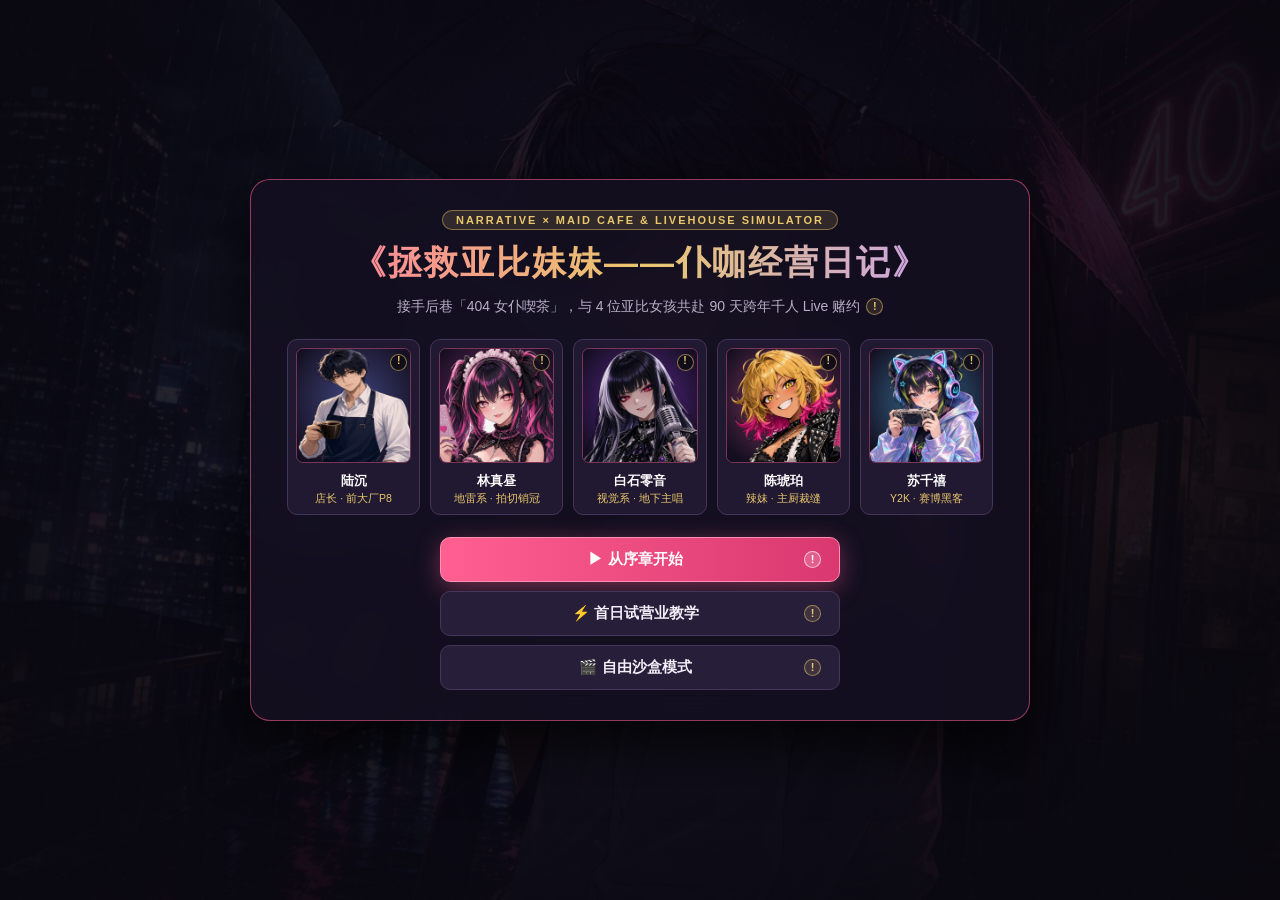
==== index.html @ 3ba9a64d "Deploy 《拯救亚比妹妹——仆咖经营日记》 playable web game" ====
<!DOCTYPE html>
<html lang="zh-CN">
<head>
  <meta charset="UTF-8">
  <meta name="viewport" content="width=device-width, initial-scale=1.0">
  <meta http-equiv="Cache-Control" content="no-cache, no-store, must-revalidate">
  <meta http-equiv="Pragma" content="no-cache">
  <meta http-equiv="Expires" content="0">
  <title>拯救亚比妹妹——仆咖经营日记（HD-2D 精致箱庭版）</title>
  <link rel="stylesheet" href="game_style.css?v=v1795505743">
</head>
<body>
  <!-- ==================== TITLE SCREEN OVERLAY ==================== -->
  <div id="title-screen" class="title-screen">
    <img class="title-bg" src="game_assets/cg_prologue_alley_404.jpg?v=v1795505743" alt="404女仆喫茶雨夜门头">
    <div class="title-vignette"></div>
    <div class="title-card">
      <span class="title-kicker">NARRATIVE × MAID CAFE &amp; LIVEHOUSE SIMULATOR</span>
      <h1>《拯救亚比妹妹——仆咖经营日记》</h1>
      <p class="title-sub">
        <span>接手后巷「404 女仆喫茶」，与 4 位亚比女孩共赴 90 天跨年千人 Live 赌约</span>
        <span class="info-tip" data-tip-title="故事背景" data-tip="从大厂裸辞的 P8 架构师陆沉，带着全部积蓄盘下濒临清退的「404 女仆喫茶 & 地下舞台」，与四个满身是刺却各有绝技的亚比女孩签下 90 天生死赌约——不是把她们改造成乖乖女，而是建起一座接住她们的庇护所。">!</span>
      </p>

      <div class="title-cast">
        <div class="title-cast-item">
          <span class="info-tip" data-tip-title="陆沉 · 店长" data-tip="前大厂 P8 架构师，看透 KPI 虚无裸辞梭哈，外稳内疯，用最温和的笑干最狠的护短。">!</span>
          <img src="game_assets/char_luchen_base.jpg?v=v1795505743" alt="陆沉">
          <b>陆沉</b>
          <span>店长 · 前大厂P8</span>
        </div>
        <div class="title-cast-item">
          <span class="info-tip" data-tip-title="林真昼 · NO.01" data-tip="前省重点理科尖子生，2F 拍切销冠。心算极快但极怕被扣分与抛弃，精神压力易飙升。">!</span>
          <img src="game_assets/char_mahiru_base.jpg?v=v1795505743" alt="林真昼">
          <b>林真昼</b>
          <span>地雷系 · 拍切销冠</span>
        </div>
        <div class="title-cast-item">
          <span class="info-tip" data-tip-title="白石零音 · NO.02" data-tip="B1 舞台视觉系暴君主唱（唱跳 92），台下却是 500 度近视的厨房杀手（美食 18）。">!</span>
          <img src="game_assets/char_reine_base.jpg?v=v1795505743" alt="白石零音">
          <b>白石零音</b>
          <span>视觉系 · 地下主唱</span>
        </div>
        <div class="title-cast-item">
          <span class="info-tip" data-tip-title="陈琥珀 · NO.03" data-tip="金粉狼尾辣妹大厨兼高定裁缝，全店最懂柴米油盐的护短大姐头，从不喊累。">!</span>
          <img src="game_assets/char_kohaku_base.jpg?v=v1795505743" alt="陈琥珀">
          <b>陈琥珀</b>
          <span>辣妹 · 主厨裁缝</span>
        </div>
        <div class="title-cast-item">
          <span class="info-tip" data-tip-title="苏千禧 · NO.04" data-tip="躲在吧台隐私帘后的天才原画师与黑客，线下重度社恐，线上社媒梗图无敌（社媒 95）。">!</span>
          <img src="game_assets/char_millie_base.jpg?v=v1795505743" alt="苏千禧">
          <b>苏千禧</b>
          <span>Y2K · 赛博黑客</span>
        </div>
      </div>

      <div class="title-actions">
        <button class="title-btn primary" onclick="startGameMode('prologue')">
          <span class="title-btn-label">▶ 从序章开始</span>
          <span class="info-tip" onclick="event.stopPropagation()" data-tip-title="完整体验（推荐）" data-tip="包含完整雨夜接店序章剧情、四女主初遇、人物档案解锁，随后自动进入首日 6 步教学。">!</span>
        </button>
        <button class="title-btn" onclick="startGameMode('tutorial')">
          <span class="title-btn-label">⚡ 首日试营业教学</span>
          <span class="info-tip" onclick="event.stopPropagation()" data-tip-title="快速上手" data-tip="跳过序章长剧情，直接进入第 1 天 3D 店铺实况与 6 步互动经营教学。">!</span>
        </button>
        <button class="title-btn" onclick="startGameMode('sandbox')">
          <span class="title-btn-label">🎬 自由沙盒模式</span>
          <span class="info-tip" onclick="event.stopPropagation()" data-tip-title="无引导自由游玩" data-tip="关闭新手引导，随时通过右侧【章节】面板直达五幕主线高潮与 4 位女主 True End。">!</span>
        </button>
      </div>
    </div>
  </div>

  <!-- ==================== HOW-TO-PLAY GUIDE MODAL ==================== -->
  <div id="guide-modal" class="modal-backdrop" onclick="toggleGuideModal(false)">
    <div class="modal-card" onclick="event.stopPropagation()">
      <div style="display:flex;justify-content:space-between;align-items:center;margin-bottom:8px">
        <h2>📘 玩法速览</h2>
        <button class="hud-btn" onclick="toggleGuideModal(false)">关闭 ✕</button>
      </div>
      <p style="font-size:12.5px;color:#b8aec8;line-height:1.5">
        <b>80% 群像剧情 + 20% 轻量化四时段经营</b>。鼠标悬停界面上的 <span class="info-tip" style="vertical-align:middle">!</span> 图标随时查看各项数值与详情。
      </p>
      <div class="guide-grid">
        <div class="guide-item">
          <b>0. 反 007 排班</b>
          <p>
            • <b>🔵 疲劳</b>：干活/唱跳累积<br>
            • <b>🌸 压力</b>：拍切营业内耗累积<br>
            • <b>★ 休假</b>：设为休假，当天双状态 <b>100% 清零</b>
          </p>
        </div>
        <div class="guide-item">
          <b>①~③ 每日营业闭环</b>
          <p>
            • <b>① 上午</b>：晨间训练涨四维 + 双人小剧场<br>
            • <b>② 下午</b>：1F 点餐稳赚 / 2F 拍切暴利涨压<br>
            • <b>③ 晚上</b>：B1 舞台赚票房、涨粉、吼走压力
          </p>
        </div>
        <div class="guide-item">
          <b>④ 夜生活 &amp; 微信减压</b>
          <p>
            • <b>社媒宣发</b>：次日客流收益 <b>+35%~45%</b><br>
            • <b>★ 留店剧情</b>：解开心结，压力清零 + 解锁 CG<br>
            • <b>💬 微信回复</b>：回复秒撤回消息，<b>-35% 压力</b>
          </p>
        </div>
        <div class="guide-item">
          <b>★ 特殊企划日</b>
          <p>
            • 生诞祭 / 模考日 / 万圣节 / 台风夜会刷出 <b>金色 ★ 选项</b><br>
            • 收益翻倍，并解锁专属全屏 CG 与高潮剧情
          </p>
        </div>
      </div>
      <div style="text-align:right;margin-top:10px">
        <button class="title-btn primary" style="padding:8px 22px;font-size:13px;display:inline-flex" onclick="toggleGuideModal(false)">
          知道了
        </button>
      </div>
    </div>
  </div>

  <!-- ==================== MAIN GAME INTERFACE ==================== -->
  <div id="app">
    <!-- Top HUD Bar -->
    <header class="hud">
      <div class="hud-left">
        <span class="brand-badge" onclick="showTitleScreen()" title="返回标题">404 仆咖日记</span>
        <span class="day-badge" id="hud-day">序章 · 10/06</span>
        <div class="phase-steps" id="hud-phases"></div>
      </div>
      <div class="hud-right">
        <div class="stat-chip">资金 <b id="hud-money">¥4,500</b></div>
        <div class="stat-chip rent">
          房租 <b id="hud-rent">¥12,000</b>
          <span class="info-tip" data-tip-title="阶段房租目标" data-tip="按阶段累计营收目标，可通过下午 2F 拍切与晚上 B1 舞台快速达标；下班发社媒可给次日加 +35%~45% 收益倍率。">!</span>
        </div>
        <div class="stat-chip">粉丝 <b id="hud-fans">320</b></div>
        <button id="hud-voice-btn" class="hud-btn guide" onclick="toggleVoiceMute()">🔊 配音</button>
        <button class="hud-btn guide" onclick="toggleGuideModal(true)">📘 玩法</button>
        <button class="hud-btn" onclick="switchSideTab('chapters')">🎬 章节</button>
        <button class="hud-btn" onclick="nextDay()">次日 ⏭</button>
      </div>
    </header>

    <!-- Main Workspace -->
    <main class="workspace">
      <!-- Left Galgame & CG Visual Stage -->
      <section class="stage-wrap" onclick="onStageClick(event)">
        <img id="stage-bg" class="stage-bg" src="game_assets/bg_1f_maid_cafe.jpg?v=v1795505743" alt="场景背景">
        <div id="sprite-layer" class="sprite-layer"></div>
        <img id="stage-cg" class="stage-cg" src="" alt="剧情CG">

        <div class="stage-loc">
          <b id="loc-title">序章 · 后巷 404</b>
          <span id="loc-sub">10/06 · 暴雨夜</span>
        </div>
        <div class="l2d-badge">
          <button id="btn-view-3d" class="view-switch-btn" onclick="switchStageView('3d', event)">
            <span>🏠 3D 实况</span>
          </button>
          <button id="btn-view-l2d" class="view-switch-btn active" onclick="switchStageView('l2d', event)">
            <span class="l2d-dot"></span>
            <span>🎭 立绘</span>
          </button>
        </div>

        <div class="gal-box">
          <div>
            <div class="gal-header">
              <div class="gal-header-left">
                <span class="gal-speaker" id="gal-speaker">旁白</span>
                <button id="gal-voice-btn" class="gal-voice-btn" onclick="replayCurrentVoice(event)" title="重播配音">
                  <span class="voice-bars"><i></i><i></i><i></i></span>
                  <span id="gal-voice-label">配音中</span>
                </button>
              </div>
              <span class="gal-tag" id="gal-tag"></span>
            </div>
            <div class="gal-text" id="gal-text">加载中…</div>
            <div class="gal-choices" id="gal-choices"></div>
          </div>
          <div class="gal-footer">
            <span id="gal-progress">1 / 12</span>
            <span class="next-indicator" id="gal-next-hint">▼ 点击继续</span>
          </div>
        </div>
      </section>

      <!-- Right Operations & Phone Panel -->
      <aside class="side-panel">
        <div class="side-tabs">
          <div class="side-tab active" data-tab="ops" onclick="switchSideTab('ops')">📋 经营</div>
          <div class="side-tab" data-tab="phone" onclick="switchSideTab('phone')">📱 手机</div>
          <div class="side-tab" data-tab="chapters" onclick="switchSideTab('chapters')">🎬 章节</div>
        </div>
        <div class="side-body" id="side-body"></div>
      </aside>
    </main>
  </div>

  <!-- Global Floating Tooltip for (!) Info Icons -->
  <div id="global-tooltip"></div>

  <script src="game_data.js?v=v1795505743"></script>
  <script src="game_story.js?v=v1795505743"></script>
  <script src="three.min.js?v=v1795505743"></script>
  <script src="chibi_textures.js?v=v1795505743"></script>
  <script src="cafe_sim_3d.js?v=v1795505743"></script>
  <script src="live2d_textures.js?v=v1795505743"></script>
  <script src="live2d_stage.js?v=v1795505743"></script>
  <script src="game_engine.js?v=v1795505743"></script>
</body>
</html>
---- game_style.css ----
:root {
  --bg: #0f0c16;
  --panel: rgba(24, 19, 36, 0.92);
  --card: #1d172b;
  --well: #271f3a;
  --line: #43365a;
  --text: #f3eef8;
  --dim: #b8aec8;
  --mute: #867a99;
  --pink: #ff5f91;
  --purple: #ab75ff;
  --blue: #70b5ff;
  --gold: #e9c76d;
  --green: #7fe0a3;
  --red: #ff4d6a;
}

* { box-sizing: border-box; margin: 0; padding: 0; user-select: none; }
html, body {
  width: 100%; height: 100%; overflow: hidden;
  background: var(--bg); color: var(--text);
  font-family: "PingFang SC", "Microsoft YaHei", sans-serif;
}

#app {
  display: grid;
  grid-template-rows: 58px 1fr;
  width: 100vw; height: 100vh;
}

/* ==================== TITLE SCREEN OVERLAY ==================== */
.title-screen {
  position: fixed; inset: 0; z-index: 100;
  background: #0a0810;
  display: flex; align-items: center; justify-content: center;
  overflow: hidden;
  transition: opacity 0.45s ease;
}
.title-screen.hidden {
  opacity: 0; pointer-events: none;
}
.title-bg {
  position: absolute; inset: 0; width: 100%; height: 100%;
  object-fit: cover; filter: brightness(0.48) saturate(1.15);
  transform: scale(1.03);
}
.title-vignette {
  position: absolute; inset: 0;
  background: radial-gradient(circle at 50% 38%, rgba(25, 16, 38, 0.35) 0%, rgba(10, 8, 16, 0.94) 80%);
}
.title-card {
  position: relative; z-index: 2;
  max-width: 780px; width: 92%;
  background: rgba(20, 15, 32, 0.88);
  backdrop-filter: blur(16px);
  border: 1.5px solid rgba(255, 95, 145, 0.55);
  border-radius: 20px; padding: 30px 36px;
  box-shadow: 0 24px 64px rgba(0, 0, 0, 0.8);
  text-align: center;
}
.title-kicker {
  display: inline-block; font-size: 11px; font-weight: 700;
  color: var(--gold); background: rgba(233, 199, 109, 0.14);
  border: 1px solid rgba(233, 199, 109, 0.45);
  padding: 3px 13px; border-radius: 999px; letter-spacing: 2px;
  margin-bottom: 10px;
}
.title-card h1 {
  font-size: 34px; font-weight: 900; letter-spacing: 2px;
  background: linear-gradient(90deg, #ff7aa2, #e9c76d, #c59bff);
  -webkit-background-clip: text; background-clip: text; color: transparent;
  margin-bottom: 10px;
}
.title-sub {
  font-size: 14px; color: var(--dim); line-height: 1.5;
  max-width: 640px; margin: 0 auto 22px;
  display: inline-flex; align-items: center; justify-content: center; gap: 6px;
}
.title-cast {
  display: grid; grid-template-columns: repeat(5, 1fr); gap: 10px;
  margin-bottom: 22px;
}
.title-cast-item {
  position: relative;
  background: rgba(36, 28, 54, 0.85); border: 1px solid var(--line);
  border-radius: 10px; padding: 8px; text-align: center;
  transition: border-color 0.18s, transform 0.18s;
}
.title-cast-item:hover { border-color: var(--pink); transform: translateY(-2px); }
.title-cast-item .info-tip {
  position: absolute; top: 12px; right: 12px; z-index: 3;
  background: rgba(15, 12, 22, 0.86);
}
.title-cast-item img {
  width: 100%; aspect-ratio: 1 / 1; object-fit: cover; object-position: center 15%;
  border-radius: 7px; border: 1px solid rgba(255, 95, 145, 0.4); margin-bottom: 6px;
}
.title-cast-item b { display: block; font-size: 12.5px; color: #fff; }
.title-cast-item span { display: block; font-size: 10.5px; color: var(--gold); margin-top: 2px; }
.title-actions {
  display: flex; flex-direction: column; gap: 9px; max-width: 400px; margin: 0 auto;
}
.title-btn {
  padding: 12px 18px; border-radius: 10px; font-size: 14.5px; font-weight: 800;
  cursor: pointer; border: 1.5px solid var(--line); background: var(--well);
  color: var(--text); transition: all 0.2s; font-family: inherit;
  display: flex; align-items: center; justify-content: space-between; gap: 10px;
}
.title-btn-label { flex: 1; text-align: center; padding-left: 18px; }
.title-btn.primary {
  background: linear-gradient(90deg, var(--pink), #d93870);
  border-color: #ff8fb0; color: #fff;
  box-shadow: 0 6px 24px rgba(255, 95, 145, 0.4);
}
.title-btn:hover { transform: translateY(-2px); border-color: var(--gold); }

/* ==================== TOP HUD BAR ==================== */
.hud {
  display: flex; align-items: center; justify-content: space-between;
  padding: 0 16px; background: #151020; border-bottom: 1px solid var(--line);
  z-index: 30;
}
.hud-left, .hud-right { display: flex; align-items: center; gap: 8px; }
.brand-badge {
  background: linear-gradient(90deg, var(--pink), var(--purple));
  color: #fff; font-weight: 800; font-size: 13.5px;
  padding: 5px 11px; border-radius: 8px; letter-spacing: 0.5px; cursor: pointer;
}
.day-badge {
  background: var(--card); border: 1px solid var(--gold);
  color: var(--gold); font-weight: 700; font-size: 12.5px;
  padding: 4px 10px; border-radius: 999px; white-space: nowrap;
}
.phase-steps { display: flex; gap: 5px; }
.phase-pill {
  font-size: 11.5px; padding: 3px 8px; border-radius: 6px;
  background: var(--card); color: var(--mute); border: 1px solid transparent;
  white-space: nowrap;
}
.phase-pill.active {
  background: rgba(255, 95, 145, 0.18); color: var(--pink);
  border-color: var(--pink); font-weight: 700;
}
.phase-pill.done { color: var(--green); }

.stat-chip {
  background: var(--card); border: 1px solid var(--line);
  padding: 4px 11px; border-radius: 8px; font-size: 12.5px;
  display: flex; align-items: center; gap: 6px;
}
.stat-chip b { color: var(--gold); font-size: 14px; }
.stat-chip.rent b { color: var(--pink); }
.hud-btn {
  background: var(--well); color: var(--text); border: 1px solid var(--line);
  padding: 5px 11px; border-radius: 6px; cursor: pointer; font-size: 12px;
  font-family: inherit;
}
.hud-btn:hover { border-color: var(--pink); color: var(--pink); }
.hud-btn.guide {
  background: rgba(233, 199, 109, 0.15); border-color: var(--gold); color: var(--gold); font-weight: 700;
}

/* ==================== MAIN WORKSPACE ==================== */
.workspace {
  display: grid;
  grid-template-columns: 1fr 400px;
  height: calc(100vh - 58px);
  overflow: hidden;
}

/* Left Visual Stage (WebGL2 Live2D + Atmospheric FX + CG Stage) */
.stage-wrap {
  position: relative; width: 100%; height: 100%;
  background: #09070d; overflow: hidden;
}
.stage-bg {
  position: absolute; inset: 0; width: 100%; height: 100%;
  object-fit: cover; transform: scale(1.045);
  transition: opacity 0.4s ease, transform 0.25s ease-out;
  filter: contrast(1.04) saturate(1.08);
}
.l2d-fx-canvas {
  position: absolute; inset: 0; width: 100%; height: 100%;
  z-index: 4; pointer-events: none;
}
.l2d-gl-canvas {
  position: absolute; inset: 0; width: 100%; height: 100%;
  z-index: 6; pointer-events: none;
  filter: drop-shadow(0 12px 28px rgba(0, 0, 0, 0.72));
}
.stage-cg {
  position: absolute; inset: 0; width: 100%; height: 100%;
  object-fit: cover; z-index: 8; display: none;
}
.stage-cg.show {
  display: block;
  animation: fadeIn 0.45s ease, cgCameraBreath 14s ease-in-out infinite alternate;
}
@keyframes cgCameraBreath {
  0% { transform: scale(1.01) translate(0px, 0px); }
  100% { transform: scale(1.065) translate(-8px, -4px); }
}

/* Galgame Transparent Sprites Layer (Fallback only when WebGL disabled) */
.sprite-layer {
  position: absolute; inset: 0; z-index: 5;
  display: flex; justify-content: center; align-items: flex-end;
  gap: 24px; pointer-events: none; padding-bottom: 0;
}
.sprite-layer.l2d-active { display: none; }
.l2d-badge {
  position: absolute; top: 16px; right: 18px; z-index: 20;
  display: flex; align-items: center; gap: 8px;
}
.view-switch-btn {
  background: rgba(20, 14, 34, 0.88); backdrop-filter: blur(8px);
  border: 1.5px solid var(--line); color: var(--dim);
  font-size: 12px; font-weight: 800; padding: 6px 13px;
  border-radius: 999px; cursor: pointer; font-family: inherit;
  display: inline-flex; align-items: center; gap: 6px;
  box-shadow: 0 6px 18px rgba(0, 0, 0, 0.5); transition: all 0.18s;
}
.view-switch-btn:hover { border-color: var(--pink); color: #fff; }
.view-switch-btn.active {
  background: linear-gradient(90deg, rgba(255, 95, 145, 0.28), rgba(171, 117, 255, 0.28));
  border-color: var(--green); color: var(--green);
}
.l2d-dot {
  width: 7px; height: 7px; border-radius: 50%;
  background: var(--green); box-shadow: 0 0 8px var(--green);
  animation: pulse 1.6s infinite;
}

/* ==================== 3D CAFE DIORAMA STAGE ==================== */
.sim3d-wrap {
  position: absolute; inset: 0; z-index: 10;
  display: none; overflow: hidden; background: #110c1c;
}
.sim3d-wrap.active { display: block; animation: fadeIn 0.3s ease; }
.sim3d-wrap canvas { display: block; width: 100%; height: 100%; cursor: grab; }
.sim3d-wrap canvas:active { cursor: grabbing; }
.sim3d-hud {
  position: absolute; top: 68px; left: 18px; z-index: 14;
  display: flex; align-items: center; gap: 6px; pointer-events: none;
}
.sim3d-pill {
  display: inline-flex; align-items: center; gap: 7px; pointer-events: auto;
  background: rgba(18, 13, 30, 0.86); border: 1px solid var(--gold);
  color: var(--gold); padding: 4px 11px; border-radius: 999px; font-size: 12px;
}
.sim3d-live-dot {
  width: 8px; height: 8px; border-radius: 50%; background: #ff5f91;
  box-shadow: 0 0 8px #ff5f91; animation: pulse 1.1s infinite;
}
.sim3d-hint {
  font-size: 11px; color: #cfc5e0; background: rgba(15, 11, 24, 0.72);
  padding: 3px 10px; border-radius: 6px; width: fit-content;
}
.sim3d-popups {
  position: absolute; inset: 0; pointer-events: none; z-index: 13; overflow: hidden;
}
.sim3d-float-tag {
  position: absolute; transform: translate(-50%, -50%);
  background: rgba(18, 13, 30, 0.9); border: 1px solid rgba(255, 255, 255, 0.22);
  padding: 3px 10px; border-radius: 999px; font-size: 12px; font-weight: 800;
  white-space: nowrap; box-shadow: 0 4px 12px rgba(0, 0, 0, 0.5);
  animation: floatUpFade 1.5s ease-out forwards;
}
@keyframes floatUpFade {
  0% { opacity: 0; transform: translate(-50%, 0px) scale(0.85); }
  18% { opacity: 1; transform: translate(-50%, -10px) scale(1.03); }
  100% { opacity: 0; transform: translate(-50%, -44px) scale(0.96); }
}
.stage-wrap.sim3d-mode .gal-box {
  min-height: 112px; padding: 12px 18px;
  background: linear-gradient(165deg, rgba(20, 15, 32, 0.84), rgba(12, 9, 20, 0.88));
}
.stage-wrap.sim3d-mode .gal-text { font-size: 14.5px; min-height: 36px; }
.sprite-item {
  height: 90%; max-width: 46%; object-fit: contain;
  filter: drop-shadow(0 10px 26px rgba(0, 0, 0, 0.75));
  transition: all 0.28s cubic-bezier(0.22, 1, 0.36, 1);
}
.sprite-item.dim {
  filter: brightness(0.55) drop-shadow(0 8px 20px rgba(0, 0, 0, 0.7));
  transform: scale(0.96) translateY(8px);
}
.sprite-item.speaking {
  transform: scale(1.02) translateY(0);
}

/* Top-left Location & Event Banner */
.stage-loc {
  position: absolute; top: 16px; left: 18px; z-index: 12;
  background: rgba(15, 12, 22, 0.88); backdrop-filter: blur(8px);
  border: 1px solid var(--line); border-left: 4px solid var(--pink);
  padding: 7px 14px; border-radius: 8px;
}
.stage-loc b { display: block; font-size: 13.5px; color: #fff; }
.stage-loc span { font-size: 11.5px; color: var(--gold); }

/* Galgame Dialogue Box */
.gal-box {
  position: absolute; left: 22px; right: 22px; bottom: 18px;
  min-height: 176px; z-index: 15;
  background: linear-gradient(165deg, rgba(24, 18, 36, 0.95), rgba(14, 11, 22, 0.97));
  backdrop-filter: blur(12px);
  border: 1.5px solid rgba(255, 95, 145, 0.65);
  border-radius: 14px; padding: 18px 22px;
  display: flex; flex-direction: column; justify-content: space-between;
  box-shadow: 0 14px 36px rgba(0, 0, 0, 0.65);
  cursor: pointer;
}
.gal-header { display: flex; align-items: center; justify-content: space-between; margin-bottom: 8px; gap: 10px; }
.gal-header-left { display: flex; align-items: center; gap: 10px; }
.gal-speaker {
  background: var(--pink); color: #fff; font-weight: 800;
  font-size: 13.5px; padding: 3px 14px; border-radius: 6px; letter-spacing: 0.5px;
}
.gal-voice-btn {
  display: inline-flex; align-items: center; gap: 5px;
  background: rgba(127, 224, 163, 0.14); border: 1px solid var(--green);
  color: var(--green); font-size: 11.5px; font-weight: 700;
  padding: 2px 10px; border-radius: 999px; cursor: pointer; font-family: inherit;
  transition: all 0.15s;
}
.gal-voice-btn:hover { background: var(--green); color: #111; }
.gal-voice-btn.playing {
  background: rgba(255, 95, 145, 0.22); border-color: var(--pink); color: #ff9dbc;
}
.voice-bars {
  display: inline-flex; align-items: flex-end; gap: 2px; height: 11px;
}
.voice-bars i {
  display: inline-block; width: 2.5px; height: 4px; background: currentColor; border-radius: 1px;
}
.gal-voice-btn.playing .voice-bars i:nth-child(1) { animation: vbar 0.55s infinite ease-in-out 0s; }
.gal-voice-btn.playing .voice-bars i:nth-child(2) { animation: vbar 0.55s infinite ease-in-out 0.15s; }
.gal-voice-btn.playing .voice-bars i:nth-child(3) { animation: vbar 0.55s infinite ease-in-out 0.3s; }
@keyframes vbar {
  0%, 100% { height: 3px; }
  50% { height: 11px; }
}
.gal-tag { font-size: 11.5px; color: var(--gold); }
.gal-text {
  font-size: 16px; line-height: 1.75; color: #f6f2fa;
  min-height: 54px; white-space: pre-wrap;
}
.gal-choices {
  display: flex; flex-wrap: wrap; gap: 8px; margin-top: 10px;
}
.gal-choice-btn {
  background: linear-gradient(90deg, rgba(255, 95, 145, 0.22), rgba(171, 117, 255, 0.22));
  border: 1.5px solid var(--gold);
  color: #fff; padding: 8px 16px; border-radius: 8px;
  font-size: 13px; cursor: pointer; font-weight: 700; font-family: inherit;
  transition: all 0.15s;
}
.gal-choice-btn:hover { background: var(--pink); border-color: #fff; transform: translateY(-1px); }
.gal-footer {
  display: flex; justify-content: space-between; align-items: center;
  margin-top: 8px; font-size: 11.5px; color: var(--dim);
}
.next-indicator { color: var(--gold); font-weight: 700; animation: pulse 1.2s infinite; }

/* ==================== INTERACTIVE TUTORIAL COACHMARK ==================== */
.tutorial-banner {
  background: linear-gradient(135deg, rgba(38, 29, 58, 0.98), rgba(25, 38, 34, 0.96));
  border: 1.5px solid var(--gold);
  border-radius: 10px; padding: 9px 12px;
  box-shadow: 0 0 18px rgba(233, 199, 109, 0.24);
  animation: fadeIn 0.3s ease;
}
.tutorial-head {
  display: flex; justify-content: space-between; align-items: center;
  gap: 6px; margin-bottom: 5px;
}
.tutorial-head-left {
  display: inline-flex; align-items: center; gap: 6px;
}
.tutorial-badge {
  background: var(--gold); color: #161108; font-size: 11px; font-weight: 900;
  padding: 2px 7px; border-radius: 4px;
}
.tutorial-skip {
  background: transparent; border: 1px solid var(--line); color: var(--dim);
  font-size: 10.5px; padding: 2px 7px; border-radius: 4px; cursor: pointer;
}
.tutorial-skip:hover { color: #fff; border-color: var(--pink); }
.tutorial-banner b {
  display: block; font-size: 12.5px; color: #ffe7a8; line-height: 1.45;
}
.tutorial-banner p {
  font-size: 11.5px; color: #dcd2ec; line-height: 1.45; margin-top: 3px;
}
.tut-highlight {
  border-color: var(--gold) !important;
  box-shadow: 0 0 0 2px rgba(233, 199, 109, 0.55), 0 0 18px rgba(233, 199, 109, 0.45) !important;
  animation: tutPulse 1.5s infinite;
}
@keyframes tutPulse {
  0%, 100% { box-shadow: 0 0 0 2px rgba(233, 199, 109, 0.7), 0 0 18px rgba(233, 199, 109, 0.5); }
  50% { box-shadow: 0 0 0 4px rgba(255, 95, 145, 0.8), 0 0 26px rgba(255, 95, 145, 0.6); }
}

/* ==================== RIGHT SIDEBAR ==================== */
.side-panel {
  background: #14101e; border-left: 1px solid var(--line);
  display: flex; flex-direction: column; height: 100%; overflow: hidden;
}
.side-tabs {
  display: grid; grid-template-columns: repeat(3, 1fr);
  background: #191426; border-bottom: 1px solid var(--line);
}
.side-tab {
  padding: 11px 6px; text-align: center; font-size: 12.5px;
  color: var(--dim); cursor: pointer; border-bottom: 2px solid transparent;
  font-weight: 600;
}
.side-tab.active { color: var(--pink); border-bottom-color: var(--pink); background: rgba(255, 95, 145, 0.08); }
.side-body {
  flex: 1; overflow-y: auto; padding: 14px;
  display: flex; flex-direction: column; gap: 12px;
}

/* Character Status Cards */
.char-card {
  background: var(--card); border: 1px solid var(--line);
  border-radius: 10px; padding: 10px 12px;
  display: grid; grid-template-columns: 54px 1fr; gap: 10px; align-items: center;
}
.char-card.resting { border-color: var(--green); background: rgba(127, 224, 163, 0.06); }
.char-card.warn { border-color: var(--red); }
.char-avatar {
  width: 54px; height: 54px; border-radius: 8px;
  object-fit: cover; object-position: center 15%;
  border: 1.5px solid var(--pink);
}
.char-meta { display: flex; flex-direction: column; gap: 4px; }
.char-top { display: flex; justify-content: space-between; align-items: center; gap: 6px; }
.char-name-row { display: inline-flex; align-items: center; gap: 5px; }
.char-top b { font-size: 13px; color: #fff; }
.char-role { font-size: 10.5px; color: var(--dim); font-weight: 500; }
.duty-btn {
  font-size: 11px; padding: 2px 9px; border-radius: 999px;
  cursor: pointer; border: 1px solid var(--line); font-weight: 700; font-family: inherit;
}
.duty-btn.work { background: rgba(112, 181, 255, 0.16); color: var(--blue); border-color: var(--blue); }
.duty-btn.rest { background: rgba(127, 224, 163, 0.2); color: var(--green); border-color: var(--green); }

.bars-row { display: grid; grid-template-columns: 1fr 1fr; gap: 8px; margin-top: 2px; }
.mini-bar { font-size: 10.5px; color: var(--dim); }
.mini-bar .track {
  height: 5px; background: #110d19; border-radius: 99px; overflow: hidden; margin-top: 2px;
}
.mini-bar .fill { height: 100%; border-radius: 99px; transition: width 0.3s; }
.skill-pills { display: flex; gap: 4px; flex-wrap: wrap; margin-top: 3px; }
.skill-pill {
  font-size: 10px; padding: 1px 6px; border-radius: 4px;
  background: var(--well); color: var(--dim);
}
.skill-pill em { font-style: normal; color: var(--gold); font-weight: 700; }

/* Operation Options List */
.op-box {
  background: var(--card); border: 1px solid var(--line);
  border-radius: 10px; padding: 11px;
}
.op-title {
  font-size: 12.5px; font-weight: 700; color: var(--gold);
  margin-bottom: 8px; display: flex; align-items: center; justify-content: space-between; gap: 6px;
}
.op-title-left { display: inline-flex; align-items: center; gap: 6px; }
.section-head {
  font-size: 11.5px; color: var(--dim); font-weight: 700;
  display: flex; align-items: center; gap: 6px;
}
.day-event-bar {
  display: flex; align-items: center; justify-content: space-between; gap: 8px;
  background: rgba(233, 199, 109, 0.1); border: 1px solid rgba(233, 199, 109, 0.32);
  border-radius: 7px; padding: 6px 9px; margin-bottom: 9px;
  font-size: 12px; color: #f6e4b2; font-weight: 600;
}
.op-list { display: flex; flex-direction: column; gap: 7px; }
.op-btn {
  text-align: left; background: var(--well); border: 1px solid var(--line);
  border-radius: 8px; padding: 8px 10px; cursor: pointer; color: var(--text);
  transition: all 0.15s; font-family: inherit;
}
.op-btn:hover { border-color: var(--pink); transform: translateX(2px); }
.op-btn.special {
  background: linear-gradient(90deg, rgba(233, 199, 109, 0.16), rgba(255, 95, 145, 0.12));
  border-color: var(--gold);
}
.op-btn-row {
  display: flex; align-items: center; justify-content: space-between; gap: 8px;
}
.op-btn b { display: block; font-size: 12.5px; color: #fff; margin-bottom: 0; }
.op-btn.special b { color: var(--gold); }
.op-btn span.op-sub { display: block; font-size: 11px; color: var(--dim); line-height: 1.4; margin-top: 3px; }
.op-chips {
  display: flex; flex-wrap: wrap; gap: 4px; margin-top: 5px;
}
.chip {
  display: inline-flex; align-items: center; font-size: 10.5px; font-weight: 700;
  padding: 1px 6px; border-radius: 4px; line-height: 1.4;
  background: rgba(255, 255, 255, 0.06); color: var(--dim); border: 1px solid rgba(255,255,255,0.08);
}
.chip.gold { color: var(--gold); background: rgba(233, 199, 109, 0.14); border-color: rgba(233, 199, 109, 0.35); }
.chip.green { color: var(--green); background: rgba(127, 224, 163, 0.14); border-color: rgba(127, 224, 163, 0.32); }
.chip.pink { color: #ff85ad; background: rgba(255, 95, 145, 0.15); border-color: rgba(255, 95, 145, 0.35); }
.chip.blue { color: var(--blue); background: rgba(112, 181, 255, 0.14); border-color: rgba(112, 181, 255, 0.32); }
.chip.purple { color: #cfa8ff; background: rgba(171, 117, 255, 0.16); border-color: rgba(171, 117, 255, 0.36); }

/* ==================== FLOATING INFO-TIP (!) ICON & TOOLTIP ==================== */
.info-tip {
  display: inline-flex; align-items: center; justify-content: center; flex-shrink: 0;
  width: 17px; height: 17px; border-radius: 50%;
  font-size: 11px; font-weight: 900; font-style: normal; line-height: 1;
  color: var(--gold); background: rgba(233, 199, 109, 0.12);
  border: 1px solid rgba(233, 199, 109, 0.55);
  cursor: help; transition: all 0.16s ease;
  pointer-events: auto;
}
.info-tip:hover, .info-tip.active {
  background: var(--gold); color: #161108; border-color: #fff3cc;
  box-shadow: 0 0 10px rgba(233, 199, 109, 0.7);
  transform: scale(1.1);
}
.title-btn.primary .info-tip {
  color: #fff; background: rgba(255, 255, 255, 0.18); border-color: rgba(255, 255, 255, 0.65);
}
.title-btn.primary .info-tip:hover {
  background: #fff; color: #d93870;
}
#global-tooltip {
  position: fixed; z-index: 9999; pointer-events: none;
  max-width: 280px; padding: 9px 12px; border-radius: 10px;
  background: rgba(16, 12, 27, 0.96); backdrop-filter: blur(12px);
  border: 1px solid rgba(233, 199, 109, 0.65);
  box-shadow: 0 12px 32px rgba(0, 0, 0, 0.78), 0 0 14px rgba(255, 95, 145, 0.18);
  color: #efe8f8; font-size: 12px; line-height: 1.55;
  opacity: 0; transform: translateY(4px); transition: opacity 0.14s ease, transform 0.14s ease;
  white-space: pre-line; text-align: left;
}
#global-tooltip.show {
  opacity: 1; transform: translateY(0);
}
#global-tooltip .tip-title {
  display: block; font-size: 12px; font-weight: 800; color: var(--gold);
  margin-bottom: 3px; border-bottom: 1px solid rgba(255, 255, 255, 0.1); padding-bottom: 3px;
}

/* Phone UI (WeChat + RED) */
.phone-card {
  background: #181324; border: 1px solid var(--line); border-radius: 12px; padding: 12px;
}
.red-post {
  background: #211a30; border-radius: 10px; overflow: hidden; border: 1px solid var(--line);
  margin-bottom: 10px;
}
.red-post img { width: 100%; height: 150px; object-fit: cover; object-position: center 20%; }
.red-body { padding: 10px; font-size: 12px; line-height: 1.5; }
.wx-bubble {
  background: var(--well); padding: 8px 11px; border-radius: 8px;
  font-size: 12px; line-height: 1.5; margin: 6px 0;
}
.wx-bubble.recall {
  background: transparent; border: 1px dashed var(--line);
  color: var(--mute); text-align: center; font-size: 11px;
}

/* ==================== HOW-TO-PLAY MODAL ==================== */
.modal-backdrop {
  position: fixed; inset: 0; z-index: 90;
  background: rgba(8, 6, 14, 0.82); backdrop-filter: blur(8px);
  display: none; align-items: center; justify-content: center;
}
.modal-backdrop.show { display: flex; animation: fadeIn 0.25s ease; }
.modal-card {
  max-width: 780px; width: 92%; max-height: 86vh; overflow-y: auto;
  background: #1a1428; border: 1.5px solid var(--gold);
  border-radius: 16px; padding: 24px 28px;
  box-shadow: 0 20px 60px rgba(0, 0, 0, 0.8);
}
.modal-card h2 { font-size: 20px; color: var(--gold); margin-bottom: 12px; }
.guide-grid { display: grid; grid-template-columns: 1fr 1fr; gap: 12px; margin: 12px 0; }
.guide-item {
  background: var(--card); border: 1px solid var(--line);
  border-radius: 10px; padding: 12px;
}
.guide-item b { display: block; color: var(--pink); font-size: 13.5px; margin-bottom: 5px; }
.guide-item p { font-size: 12px; color: var(--dim); line-height: 1.6; }

@keyframes fadeIn { from { opacity: 0; } to { opacity: 1; } }
@keyframes pulse { 0%, 100% { opacity: 1; } 50% { opacity: 0.4; } }
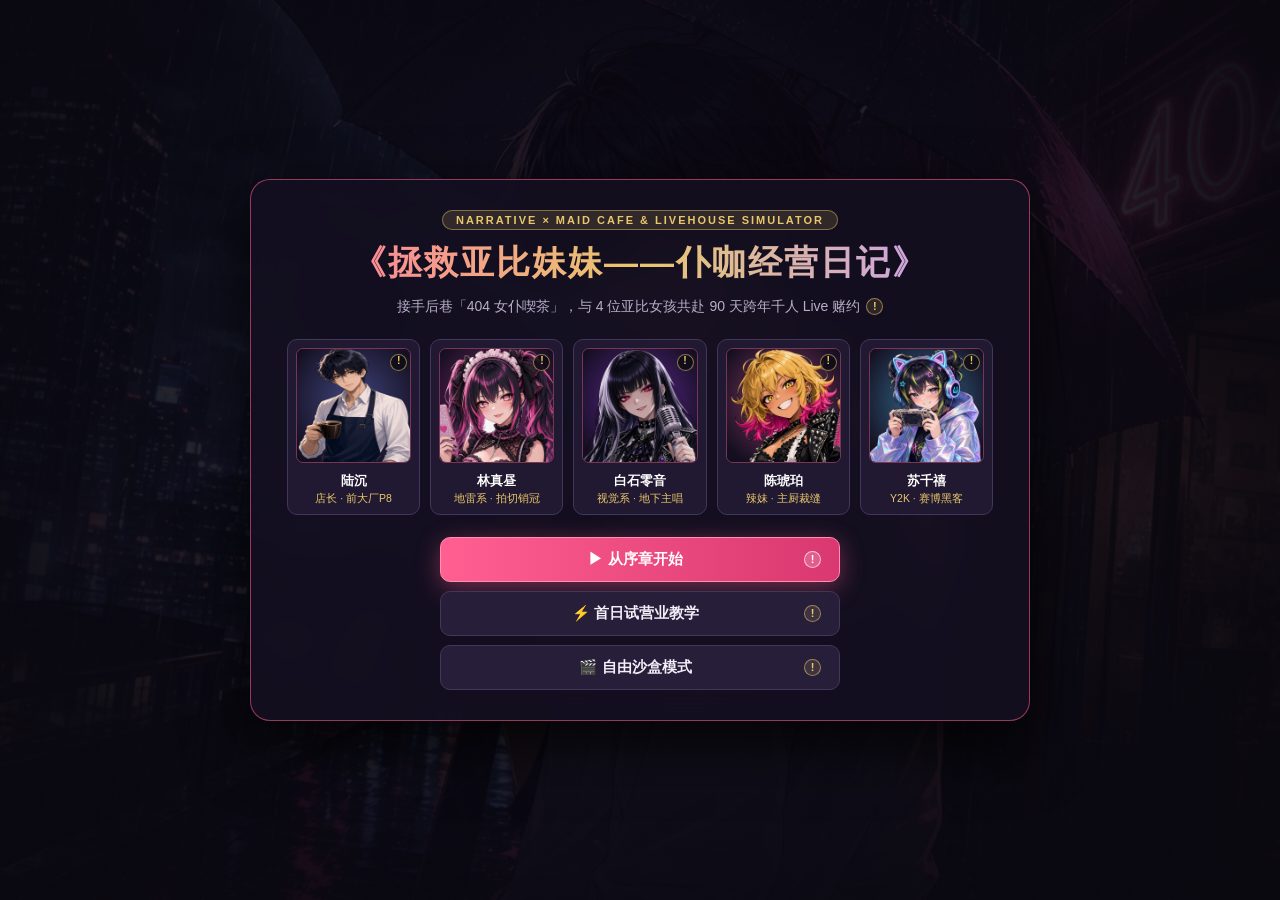
==== commit d05049e4: "Deploy 《拯救亚比妹妹——仆咖经营日记》 playable web game" ====
--- a/index.html
+++ b/index.html
@@ -7,12 +7,12 @@
   <meta http-equiv="Pragma" content="no-cache">
   <meta http-equiv="Expires" content="0">
   <title>拯救亚比妹妹——仆咖经营日记（HD-2D 精致箱庭版）</title>
-  <link rel="stylesheet" href="game_style.css?v=v1795505743">
+  <link rel="stylesheet" href="game_style.css?v=v1795768102">
 </head>
 <body>
   <!-- ==================== TITLE SCREEN OVERLAY ==================== -->
   <div id="title-screen" class="title-screen">
-    <img class="title-bg" src="game_assets/cg_prologue_alley_404.jpg?v=v1795505743" alt="404女仆喫茶雨夜门头">
+    <img class="title-bg" src="game_assets/cg_prologue_alley_404.jpg?v=v1795768102" alt="404女仆喫茶雨夜门头">
     <div class="title-vignette"></div>
     <div class="title-card">
       <span class="title-kicker">NARRATIVE × MAID CAFE &amp; LIVEHOUSE SIMULATOR</span>
@@ -25,31 +25,31 @@
       <div class="title-cast">
         <div class="title-cast-item">
           <span class="info-tip" data-tip-title="陆沉 · 店长" data-tip="前大厂 P8 架构师，看透 KPI 虚无裸辞梭哈，外稳内疯，用最温和的笑干最狠的护短。">!</span>
-          <img src="game_assets/char_luchen_base.jpg?v=v1795505743" alt="陆沉">
+          <img src="game_assets/char_luchen_base.jpg?v=v1795768102" alt="陆沉">
           <b>陆沉</b>
           <span>店长 · 前大厂P8</span>
         </div>
         <div class="title-cast-item">
           <span class="info-tip" data-tip-title="林真昼 · NO.01" data-tip="前省重点理科尖子生，2F 拍切销冠。心算极快但极怕被扣分与抛弃，精神压力易飙升。">!</span>
-          <img src="game_assets/char_mahiru_base.jpg?v=v1795505743" alt="林真昼">
+          <img src="game_assets/char_mahiru_base.jpg?v=v1795768102" alt="林真昼">
           <b>林真昼</b>
           <span>地雷系 · 拍切销冠</span>
         </div>
         <div class="title-cast-item">
           <span class="info-tip" data-tip-title="白石零音 · NO.02" data-tip="B1 舞台视觉系暴君主唱（唱跳 92），台下却是 500 度近视的厨房杀手（美食 18）。">!</span>
-          <img src="game_assets/char_reine_base.jpg?v=v1795505743" alt="白石零音">
+          <img src="game_assets/char_reine_base.jpg?v=v1795768102" alt="白石零音">
           <b>白石零音</b>
           <span>视觉系 · 地下主唱</span>
         </div>
         <div class="title-cast-item">
           <span class="info-tip" data-tip-title="陈琥珀 · NO.03" data-tip="金粉狼尾辣妹大厨兼高定裁缝，全店最懂柴米油盐的护短大姐头，从不喊累。">!</span>
-          <img src="game_assets/char_kohaku_base.jpg?v=v1795505743" alt="陈琥珀">
+          <img src="game_assets/char_kohaku_base.jpg?v=v1795768102" alt="陈琥珀">
           <b>陈琥珀</b>
           <span>辣妹 · 主厨裁缝</span>
         </div>
         <div class="title-cast-item">
           <span class="info-tip" data-tip-title="苏千禧 · NO.04" data-tip="躲在吧台隐私帘后的天才原画师与黑客，线下重度社恐，线上社媒梗图无敌（社媒 95）。">!</span>
-          <img src="game_assets/char_millie_base.jpg?v=v1795505743" alt="苏千禧">
+          <img src="game_assets/char_millie_base.jpg?v=v1795768102" alt="苏千禧">
           <b>苏千禧</b>
           <span>Y2K · 赛博黑客</span>
         </div>
@@ -150,7 +150,7 @@
     <main class="workspace">
       <!-- Left Galgame & CG Visual Stage -->
       <section class="stage-wrap" onclick="onStageClick(event)">
-        <img id="stage-bg" class="stage-bg" src="game_assets/bg_1f_maid_cafe.jpg?v=v1795505743" alt="场景背景">
+        <img id="stage-bg" class="stage-bg" src="game_assets/bg_1f_maid_cafe.jpg?v=v1795768102" alt="场景背景">
         <div id="sprite-layer" class="sprite-layer"></div>
         <img id="stage-cg" class="stage-cg" src="" alt="剧情CG">
 
@@ -167,6 +167,9 @@
             <span>🎭 立绘</span>
           </button>
         </div>
+
+        <!-- Center-screen Galgame Choices Overlay -->
+        <div class="gal-choices-overlay" id="gal-choices"></div>
 
         <div class="gal-box">
           <div>
@@ -181,7 +184,6 @@
               <span class="gal-tag" id="gal-tag"></span>
             </div>
             <div class="gal-text" id="gal-text">加载中…</div>
-            <div class="gal-choices" id="gal-choices"></div>
           </div>
           <div class="gal-footer">
             <span id="gal-progress">1 / 12</span>
@@ -205,13 +207,13 @@
   <!-- Global Floating Tooltip for (!) Info Icons -->
   <div id="global-tooltip"></div>
 
-  <script src="game_data.js?v=v1795505743"></script>
-  <script src="game_story.js?v=v1795505743"></script>
-  <script src="three.min.js?v=v1795505743"></script>
-  <script src="chibi_textures.js?v=v1795505743"></script>
-  <script src="cafe_sim_3d.js?v=v1795505743"></script>
-  <script src="live2d_textures.js?v=v1795505743"></script>
-  <script src="live2d_stage.js?v=v1795505743"></script>
-  <script src="game_engine.js?v=v1795505743"></script>
+  <script src="game_data.js?v=v1795768102"></script>
+  <script src="game_story.js?v=v1795768102"></script>
+  <script src="three.min.js?v=v1795768102"></script>
+  <script src="chibi_textures.js?v=v1795768102"></script>
+  <script src="cafe_sim_3d.js?v=v1795768102"></script>
+  <script src="live2d_textures.js?v=v1795768102"></script>
+  <script src="live2d_stage.js?v=v1795768102"></script>
+  <script src="game_engine.js?v=v1795768102"></script>
 </body>
 </html>
--- a/game_style.css
+++ b/game_style.css
@@ -24,7 +24,7 @@
 
 #app {
   display: grid;
-  grid-template-rows: 58px 1fr;
+  grid-template-rows: 62px 1fr;
   width: 100vw; height: 100vh;
 }
 
@@ -116,26 +116,27 @@
 
 /* ==================== TOP HUD BAR ==================== */
 .hud {
-  display: flex; align-items: center; justify-content: space-between;
-  padding: 0 16px; background: #151020; border-bottom: 1px solid var(--line);
-  z-index: 30;
-}
-.hud-left, .hud-right { display: flex; align-items: center; gap: 8px; }
+  display: flex; align-items: center; justify-content: space-between; gap: 8px;
+  padding: 0 14px; background: #151020; border-bottom: 1px solid var(--line);
+  z-index: 30; overflow: hidden;
+}
+.hud-left, .hud-right { display: flex; align-items: center; gap: 7px; flex-shrink: 0; }
 .brand-badge {
   background: linear-gradient(90deg, var(--pink), var(--purple));
-  color: #fff; font-weight: 800; font-size: 13.5px;
+  color: #fff; font-weight: 800; font-size: clamp(12.5px, 0.9vw, 14.5px);
   padding: 5px 11px; border-radius: 8px; letter-spacing: 0.5px; cursor: pointer;
+  white-space: nowrap; flex-shrink: 0;
 }
 .day-badge {
   background: var(--card); border: 1px solid var(--gold);
-  color: var(--gold); font-weight: 700; font-size: 12.5px;
-  padding: 4px 10px; border-radius: 999px; white-space: nowrap;
+  color: var(--gold); font-weight: 700; font-size: clamp(12px, 0.85vw, 13.5px);
+  padding: 4px 10px; border-radius: 999px; white-space: nowrap; flex-shrink: 0;
 }
 .phase-steps { display: flex; gap: 5px; }
 .phase-pill {
-  font-size: 11.5px; padding: 3px 8px; border-radius: 6px;
+  font-size: clamp(11px, 0.78vw, 12.5px); padding: 3px 8px; border-radius: 6px;
   background: var(--card); color: var(--mute); border: 1px solid transparent;
-  white-space: nowrap;
+  white-space: nowrap; flex-shrink: 0;
 }
 .phase-pill.active {
   background: rgba(255, 95, 145, 0.18); color: var(--pink);
@@ -145,15 +146,15 @@
 
 .stat-chip {
   background: var(--card); border: 1px solid var(--line);
-  padding: 4px 11px; border-radius: 8px; font-size: 12.5px;
-  display: flex; align-items: center; gap: 6px;
-}
-.stat-chip b { color: var(--gold); font-size: 14px; }
+  padding: 4px 10px; border-radius: 8px; font-size: clamp(12px, 0.85vw, 13.5px);
+  display: flex; align-items: center; gap: 5px; white-space: nowrap; flex-shrink: 0;
+}
+.stat-chip b { color: var(--gold); font-size: clamp(13.5px, 0.95vw, 15.5px); }
 .stat-chip.rent b { color: var(--pink); }
 .hud-btn {
   background: var(--well); color: var(--text); border: 1px solid var(--line);
-  padding: 5px 11px; border-radius: 6px; cursor: pointer; font-size: 12px;
-  font-family: inherit;
+  padding: 5px 10px; border-radius: 7px; cursor: pointer; font-size: clamp(11.5px, 0.82vw, 13px);
+  font-family: inherit; white-space: nowrap; flex-shrink: 0;
 }
 .hud-btn:hover { border-color: var(--pink); color: var(--pink); }
 .hud-btn.guide {
@@ -163,8 +164,8 @@
 /* ==================== MAIN WORKSPACE ==================== */
 .workspace {
   display: grid;
-  grid-template-columns: 1fr 400px;
-  height: calc(100vh - 58px);
+  grid-template-columns: 1fr clamp(400px, 27vw, 480px);
+  height: calc(100vh - 62px);
   overflow: hidden;
 }
 
@@ -215,7 +216,7 @@
 .view-switch-btn {
   background: rgba(20, 14, 34, 0.88); backdrop-filter: blur(8px);
   border: 1.5px solid var(--line); color: var(--dim);
-  font-size: 12px; font-weight: 800; padding: 6px 13px;
+  font-size: 13.5px; font-weight: 800; padding: 7px 15px;
   border-radius: 999px; cursor: pointer; font-family: inherit;
   display: inline-flex; align-items: center; gap: 6px;
   box-shadow: 0 6px 18px rgba(0, 0, 0, 0.5); transition: all 0.18s;
@@ -240,7 +241,7 @@
 .sim3d-wrap canvas { display: block; width: 100%; height: 100%; cursor: grab; }
 .sim3d-wrap canvas:active { cursor: grabbing; }
 .sim3d-hud {
-  position: absolute; top: 68px; left: 18px; z-index: 14;
+  position: absolute; top: 78px; left: 18px; z-index: 14;
   display: flex; align-items: center; gap: 6px; pointer-events: none;
 }
 .sim3d-pill {
@@ -272,10 +273,13 @@
   100% { opacity: 0; transform: translate(-50%, -44px) scale(0.96); }
 }
 .stage-wrap.sim3d-mode .gal-box {
-  min-height: 112px; padding: 12px 18px;
-  background: linear-gradient(165deg, rgba(20, 15, 32, 0.84), rgba(12, 9, 20, 0.88));
-}
-.stage-wrap.sim3d-mode .gal-text { font-size: 14.5px; min-height: 36px; }
+  min-height: clamp(132px, 16vh, 170px); padding: 14px 22px;
+  background: linear-gradient(165deg, rgba(20, 15, 32, 0.88), rgba(12, 9, 20, 0.92));
+}
+.stage-wrap.sim3d-mode .gal-text { font-size: clamp(16px, 1.15vw, 19px); min-height: 44px; }
+.stage-wrap.sim3d-mode .gal-choices-overlay {
+  bottom: clamp(150px, 18vh, 190px);
+}
 .sprite-item {
   height: 90%; max-width: 46%; object-fit: contain;
   filter: drop-shadow(0 10px 26px rgba(0, 0, 0, 0.75));
@@ -294,34 +298,96 @@
   position: absolute; top: 16px; left: 18px; z-index: 12;
   background: rgba(15, 12, 22, 0.88); backdrop-filter: blur(8px);
   border: 1px solid var(--line); border-left: 4px solid var(--pink);
-  padding: 7px 14px; border-radius: 8px;
-}
-.stage-loc b { display: block; font-size: 13.5px; color: #fff; }
-.stage-loc span { font-size: 11.5px; color: var(--gold); }
+  padding: 8px 16px; border-radius: 8px;
+}
+.stage-loc b { display: block; font-size: 15px; color: #fff; }
+.stage-loc span { font-size: 12.5px; color: var(--gold); }
+
+/* Center-Screen Classic Galgame Choices Overlay */
+.gal-choices-overlay {
+  position: absolute;
+  top: 0; left: 0; right: 0;
+  bottom: clamp(220px, 26vh, 290px);
+  z-index: 18;
+  display: none;
+  flex-direction: column;
+  align-items: center;
+  justify-content: center;
+  gap: 14px;
+  padding: 24px 32px;
+  background: radial-gradient(ellipse at center, rgba(10, 7, 18, 0.62) 0%, rgba(10, 7, 18, 0.28) 65%, rgba(10, 7, 18, 0) 100%);
+  pointer-events: auto;
+}
+.gal-choices-overlay.active {
+  display: flex;
+  animation: fadeIn 0.24s ease-out;
+}
+.gal-choices-title {
+  font-size: clamp(13px, 0.95vw, 15px);
+  font-weight: 800;
+  letter-spacing: 3px;
+  color: var(--gold);
+  background: rgba(16, 12, 26, 0.86);
+  border: 1px solid rgba(233, 199, 109, 0.55);
+  padding: 5px 18px;
+  border-radius: 999px;
+  box-shadow: 0 6px 20px rgba(0, 0, 0, 0.55);
+  margin-bottom: 4px;
+}
+.gal-choice-btn {
+  width: min(84%, 680px);
+  background: linear-gradient(95deg, rgba(24, 17, 42, 0.94), rgba(40, 22, 56, 0.92));
+  backdrop-filter: blur(12px);
+  border: 1.8px solid rgba(233, 199, 109, 0.85);
+  color: #fff;
+  padding: 16px 28px;
+  border-radius: 12px;
+  font-size: clamp(16px, 1.25vw, 20px);
+  line-height: 1.5;
+  text-align: center;
+  cursor: pointer;
+  font-weight: 700;
+  font-family: inherit;
+  letter-spacing: 0.4px;
+  box-shadow: 0 10px 30px rgba(0, 0, 0, 0.68), inset 0 1px 0 rgba(255, 255, 255, 0.12);
+  transition: transform 0.18s cubic-bezier(0.22, 1, 0.36, 1), background 0.18s, border-color 0.18s, box-shadow 0.18s;
+}
+.gal-choice-btn:hover {
+  background: linear-gradient(95deg, rgba(255, 95, 145, 0.92), rgba(171, 117, 255, 0.9));
+  border-color: #fff;
+  transform: translateY(-2px) scale(1.018);
+  box-shadow: 0 14px 36px rgba(255, 95, 145, 0.42), 0 0 22px rgba(255, 95, 145, 0.35);
+}
+.gal-choice-btn.primary-cta {
+  background: linear-gradient(95deg, rgba(255, 95, 145, 0.92), rgba(217, 56, 112, 0.94));
+  border-color: #ffd9e6;
+  box-shadow: 0 12px 34px rgba(255, 95, 145, 0.48);
+}
 
 /* Galgame Dialogue Box */
 .gal-box {
-  position: absolute; left: 22px; right: 22px; bottom: 18px;
-  min-height: 176px; z-index: 15;
+  position: absolute; left: 24px; right: 24px; bottom: 18px;
+  min-height: clamp(210px, 24vh, 275px); z-index: 15;
   background: linear-gradient(165deg, rgba(24, 18, 36, 0.95), rgba(14, 11, 22, 0.97));
-  backdrop-filter: blur(12px);
-  border: 1.5px solid rgba(255, 95, 145, 0.65);
-  border-radius: 14px; padding: 18px 22px;
+  backdrop-filter: blur(14px);
+  border: 1.8px solid rgba(255, 95, 145, 0.7);
+  border-radius: 16px; padding: 22px 28px 18px;
   display: flex; flex-direction: column; justify-content: space-between;
-  box-shadow: 0 14px 36px rgba(0, 0, 0, 0.65);
+  box-shadow: 0 16px 42px rgba(0, 0, 0, 0.72), inset 0 1px 0 rgba(255, 255, 255, 0.08);
   cursor: pointer;
 }
-.gal-header { display: flex; align-items: center; justify-content: space-between; margin-bottom: 8px; gap: 10px; }
-.gal-header-left { display: flex; align-items: center; gap: 10px; }
+.gal-header { display: flex; align-items: center; justify-content: space-between; margin-bottom: 12px; gap: 12px; }
+.gal-header-left { display: flex; align-items: center; gap: 12px; }
 .gal-speaker {
-  background: var(--pink); color: #fff; font-weight: 800;
-  font-size: 13.5px; padding: 3px 14px; border-radius: 6px; letter-spacing: 0.5px;
+  background: linear-gradient(90deg, var(--pink), #e2437c); color: #fff; font-weight: 800;
+  font-size: clamp(15px, 1.08vw, 18px); padding: 5px 18px; border-radius: 8px; letter-spacing: 0.6px;
+  box-shadow: 0 4px 14px rgba(255, 95, 145, 0.35);
 }
 .gal-voice-btn {
-  display: inline-flex; align-items: center; gap: 5px;
+  display: inline-flex; align-items: center; gap: 6px;
   background: rgba(127, 224, 163, 0.14); border: 1px solid var(--green);
-  color: var(--green); font-size: 11.5px; font-weight: 700;
-  padding: 2px 10px; border-radius: 999px; cursor: pointer; font-family: inherit;
+  color: var(--green); font-size: 13px; font-weight: 700;
+  padding: 4px 12px; border-radius: 999px; cursor: pointer; font-family: inherit;
   transition: all 0.15s;
 }
 .gal-voice-btn:hover { background: var(--green); color: #111; }
@@ -329,7 +395,7 @@
   background: rgba(255, 95, 145, 0.22); border-color: var(--pink); color: #ff9dbc;
 }
 .voice-bars {
-  display: inline-flex; align-items: flex-end; gap: 2px; height: 11px;
+  display: inline-flex; align-items: flex-end; gap: 2px; height: 12px;
 }
 .voice-bars i {
   display: inline-block; width: 2.5px; height: 4px; background: currentColor; border-radius: 1px;
@@ -339,27 +405,17 @@
 .gal-voice-btn.playing .voice-bars i:nth-child(3) { animation: vbar 0.55s infinite ease-in-out 0.3s; }
 @keyframes vbar {
   0%, 100% { height: 3px; }
-  50% { height: 11px; }
-}
-.gal-tag { font-size: 11.5px; color: var(--gold); }
+  50% { height: 12px; }
+}
+.gal-tag { font-size: 13.5px; color: var(--gold); font-weight: 600; }
 .gal-text {
-  font-size: 16px; line-height: 1.75; color: #f6f2fa;
-  min-height: 54px; white-space: pre-wrap;
-}
-.gal-choices {
-  display: flex; flex-wrap: wrap; gap: 8px; margin-top: 10px;
-}
-.gal-choice-btn {
-  background: linear-gradient(90deg, rgba(255, 95, 145, 0.22), rgba(171, 117, 255, 0.22));
-  border: 1.5px solid var(--gold);
-  color: #fff; padding: 8px 16px; border-radius: 8px;
-  font-size: 13px; cursor: pointer; font-weight: 700; font-family: inherit;
-  transition: all 0.15s;
-}
-.gal-choice-btn:hover { background: var(--pink); border-color: #fff; transform: translateY(-1px); }
+  font-size: clamp(18px, 1.32vw, 22px); line-height: 1.78; color: #f8f5fc;
+  letter-spacing: 0.3px;
+  min-height: 76px; white-space: pre-wrap;
+}
 .gal-footer {
   display: flex; justify-content: space-between; align-items: center;
-  margin-top: 8px; font-size: 11.5px; color: var(--dim);
+  margin-top: 12px; font-size: 13.5px; color: var(--dim);
 }
 .next-indicator { color: var(--gold); font-weight: 700; animation: pulse 1.2s infinite; }
 
@@ -379,19 +435,19 @@
   display: inline-flex; align-items: center; gap: 6px;
 }
 .tutorial-badge {
-  background: var(--gold); color: #161108; font-size: 11px; font-weight: 900;
-  padding: 2px 7px; border-radius: 4px;
+  background: var(--gold); color: #161108; font-size: 12px; font-weight: 900;
+  padding: 2px 8px; border-radius: 4px;
 }
 .tutorial-skip {
   background: transparent; border: 1px solid var(--line); color: var(--dim);
-  font-size: 10.5px; padding: 2px 7px; border-radius: 4px; cursor: pointer;
+  font-size: 12px; padding: 2px 8px; border-radius: 4px; cursor: pointer;
 }
 .tutorial-skip:hover { color: #fff; border-color: var(--pink); }
 .tutorial-banner b {
-  display: block; font-size: 12.5px; color: #ffe7a8; line-height: 1.45;
+  display: block; font-size: 14px; color: #ffe7a8; line-height: 1.45;
 }
 .tutorial-banner p {
-  font-size: 11.5px; color: #dcd2ec; line-height: 1.45; margin-top: 3px;
+  font-size: 13px; color: #dcd2ec; line-height: 1.5; margin-top: 4px;
 }
 .tut-highlight {
   border-color: var(--gold) !important;
@@ -413,50 +469,50 @@
   background: #191426; border-bottom: 1px solid var(--line);
 }
 .side-tab {
-  padding: 11px 6px; text-align: center; font-size: 12.5px;
+  padding: 12px 6px; text-align: center; font-size: 14px;
   color: var(--dim); cursor: pointer; border-bottom: 2px solid transparent;
   font-weight: 600;
 }
 .side-tab.active { color: var(--pink); border-bottom-color: var(--pink); background: rgba(255, 95, 145, 0.08); }
 .side-body {
-  flex: 1; overflow-y: auto; padding: 14px;
-  display: flex; flex-direction: column; gap: 12px;
+  flex: 1; overflow-y: auto; padding: 15px;
+  display: flex; flex-direction: column; gap: 13px;
 }
 
 /* Character Status Cards */
 .char-card {
   background: var(--card); border: 1px solid var(--line);
-  border-radius: 10px; padding: 10px 12px;
-  display: grid; grid-template-columns: 54px 1fr; gap: 10px; align-items: center;
+  border-radius: 10px; padding: 11px 13px;
+  display: grid; grid-template-columns: 58px 1fr; gap: 11px; align-items: center;
 }
 .char-card.resting { border-color: var(--green); background: rgba(127, 224, 163, 0.06); }
 .char-card.warn { border-color: var(--red); }
 .char-avatar {
-  width: 54px; height: 54px; border-radius: 8px;
+  width: 58px; height: 58px; border-radius: 8px;
   object-fit: cover; object-position: center 15%;
   border: 1.5px solid var(--pink);
 }
 .char-meta { display: flex; flex-direction: column; gap: 4px; }
 .char-top { display: flex; justify-content: space-between; align-items: center; gap: 6px; }
-.char-name-row { display: inline-flex; align-items: center; gap: 5px; }
-.char-top b { font-size: 13px; color: #fff; }
-.char-role { font-size: 10.5px; color: var(--dim); font-weight: 500; }
+.char-name-row { display: inline-flex; align-items: center; gap: 6px; }
+.char-top b { font-size: 14.5px; color: #fff; }
+.char-role { font-size: 12px; color: var(--dim); font-weight: 500; }
 .duty-btn {
-  font-size: 11px; padding: 2px 9px; border-radius: 999px;
+  font-size: 12px; padding: 3px 10px; border-radius: 999px;
   cursor: pointer; border: 1px solid var(--line); font-weight: 700; font-family: inherit;
 }
 .duty-btn.work { background: rgba(112, 181, 255, 0.16); color: var(--blue); border-color: var(--blue); }
 .duty-btn.rest { background: rgba(127, 224, 163, 0.2); color: var(--green); border-color: var(--green); }
 
 .bars-row { display: grid; grid-template-columns: 1fr 1fr; gap: 8px; margin-top: 2px; }
-.mini-bar { font-size: 10.5px; color: var(--dim); }
+.mini-bar { font-size: 12px; color: var(--dim); }
 .mini-bar .track {
-  height: 5px; background: #110d19; border-radius: 99px; overflow: hidden; margin-top: 2px;
+  height: 6px; background: #110d19; border-radius: 99px; overflow: hidden; margin-top: 3px;
 }
 .mini-bar .fill { height: 100%; border-radius: 99px; transition: width 0.3s; }
-.skill-pills { display: flex; gap: 4px; flex-wrap: wrap; margin-top: 3px; }
+.skill-pills { display: flex; gap: 5px; flex-wrap: wrap; margin-top: 4px; }
 .skill-pill {
-  font-size: 10px; padding: 1px 6px; border-radius: 4px;
+  font-size: 11.5px; padding: 2px 7px; border-radius: 4px;
   background: var(--well); color: var(--dim);
 }
 .skill-pill em { font-style: normal; color: var(--gold); font-weight: 700; }
@@ -464,27 +520,27 @@
 /* Operation Options List */
 .op-box {
   background: var(--card); border: 1px solid var(--line);
-  border-radius: 10px; padding: 11px;
+  border-radius: 10px; padding: 13px;
 }
 .op-title {
-  font-size: 12.5px; font-weight: 700; color: var(--gold);
-  margin-bottom: 8px; display: flex; align-items: center; justify-content: space-between; gap: 6px;
+  font-size: 14px; font-weight: 700; color: var(--gold);
+  margin-bottom: 9px; display: flex; align-items: center; justify-content: space-between; gap: 6px;
 }
 .op-title-left { display: inline-flex; align-items: center; gap: 6px; }
 .section-head {
-  font-size: 11.5px; color: var(--dim); font-weight: 700;
+  font-size: 13px; color: var(--dim); font-weight: 700;
   display: flex; align-items: center; gap: 6px;
 }
 .day-event-bar {
   display: flex; align-items: center; justify-content: space-between; gap: 8px;
   background: rgba(233, 199, 109, 0.1); border: 1px solid rgba(233, 199, 109, 0.32);
-  border-radius: 7px; padding: 6px 9px; margin-bottom: 9px;
-  font-size: 12px; color: #f6e4b2; font-weight: 600;
-}
-.op-list { display: flex; flex-direction: column; gap: 7px; }
+  border-radius: 7px; padding: 7px 10px; margin-bottom: 10px;
+  font-size: 13px; color: #f6e4b2; font-weight: 600;
+}
+.op-list { display: flex; flex-direction: column; gap: 8px; }
 .op-btn {
   text-align: left; background: var(--well); border: 1px solid var(--line);
-  border-radius: 8px; padding: 8px 10px; cursor: pointer; color: var(--text);
+  border-radius: 9px; padding: 10px 12px; cursor: pointer; color: var(--text);
   transition: all 0.15s; font-family: inherit;
 }
 .op-btn:hover { border-color: var(--pink); transform: translateX(2px); }
@@ -495,15 +551,15 @@
 .op-btn-row {
   display: flex; align-items: center; justify-content: space-between; gap: 8px;
 }
-.op-btn b { display: block; font-size: 12.5px; color: #fff; margin-bottom: 0; }
+.op-btn b { display: block; font-size: 14px; color: #fff; margin-bottom: 0; }
 .op-btn.special b { color: var(--gold); }
-.op-btn span.op-sub { display: block; font-size: 11px; color: var(--dim); line-height: 1.4; margin-top: 3px; }
+.op-btn span.op-sub { display: block; font-size: 12.5px; color: var(--dim); line-height: 1.45; margin-top: 4px; }
 .op-chips {
-  display: flex; flex-wrap: wrap; gap: 4px; margin-top: 5px;
+  display: flex; flex-wrap: wrap; gap: 5px; margin-top: 6px;
 }
 .chip {
-  display: inline-flex; align-items: center; font-size: 10.5px; font-weight: 700;
-  padding: 1px 6px; border-radius: 4px; line-height: 1.4;
+  display: inline-flex; align-items: center; font-size: 11.5px; font-weight: 700;
+  padding: 2px 7px; border-radius: 4px; line-height: 1.4;
   background: rgba(255, 255, 255, 0.06); color: var(--dim); border: 1px solid rgba(255,255,255,0.08);
 }
 .chip.gold { color: var(--gold); background: rgba(233, 199, 109, 0.14); border-color: rgba(233, 199, 109, 0.35); }
@@ -535,11 +591,11 @@
 }
 #global-tooltip {
   position: fixed; z-index: 9999; pointer-events: none;
-  max-width: 280px; padding: 9px 12px; border-radius: 10px;
+  max-width: 310px; padding: 10px 14px; border-radius: 10px;
   background: rgba(16, 12, 27, 0.96); backdrop-filter: blur(12px);
   border: 1px solid rgba(233, 199, 109, 0.65);
   box-shadow: 0 12px 32px rgba(0, 0, 0, 0.78), 0 0 14px rgba(255, 95, 145, 0.18);
-  color: #efe8f8; font-size: 12px; line-height: 1.55;
+  color: #efe8f8; font-size: 13.5px; line-height: 1.6;
   opacity: 0; transform: translateY(4px); transition: opacity 0.14s ease, transform 0.14s ease;
   white-space: pre-line; text-align: left;
 }
@@ -547,27 +603,27 @@
   opacity: 1; transform: translateY(0);
 }
 #global-tooltip .tip-title {
-  display: block; font-size: 12px; font-weight: 800; color: var(--gold);
-  margin-bottom: 3px; border-bottom: 1px solid rgba(255, 255, 255, 0.1); padding-bottom: 3px;
+  display: block; font-size: 13.5px; font-weight: 800; color: var(--gold);
+  margin-bottom: 4px; border-bottom: 1px solid rgba(255, 255, 255, 0.1); padding-bottom: 4px;
 }
 
 /* Phone UI (WeChat + RED) */
 .phone-card {
-  background: #181324; border: 1px solid var(--line); border-radius: 12px; padding: 12px;
+  background: #181324; border: 1px solid var(--line); border-radius: 12px; padding: 13px;
 }
 .red-post {
   background: #211a30; border-radius: 10px; overflow: hidden; border: 1px solid var(--line);
   margin-bottom: 10px;
 }
 .red-post img { width: 100%; height: 150px; object-fit: cover; object-position: center 20%; }
-.red-body { padding: 10px; font-size: 12px; line-height: 1.5; }
+.red-body { padding: 11px; font-size: 13.5px; line-height: 1.55; }
 .wx-bubble {
-  background: var(--well); padding: 8px 11px; border-radius: 8px;
-  font-size: 12px; line-height: 1.5; margin: 6px 0;
+  background: var(--well); padding: 9px 12px; border-radius: 8px;
+  font-size: 13.5px; line-height: 1.55; margin: 7px 0;
 }
 .wx-bubble.recall {
   background: transparent; border: 1px dashed var(--line);
-  color: var(--mute); text-align: center; font-size: 11px;
+  color: var(--mute); text-align: center; font-size: 12px;
 }
 
 /* ==================== HOW-TO-PLAY MODAL ==================== */
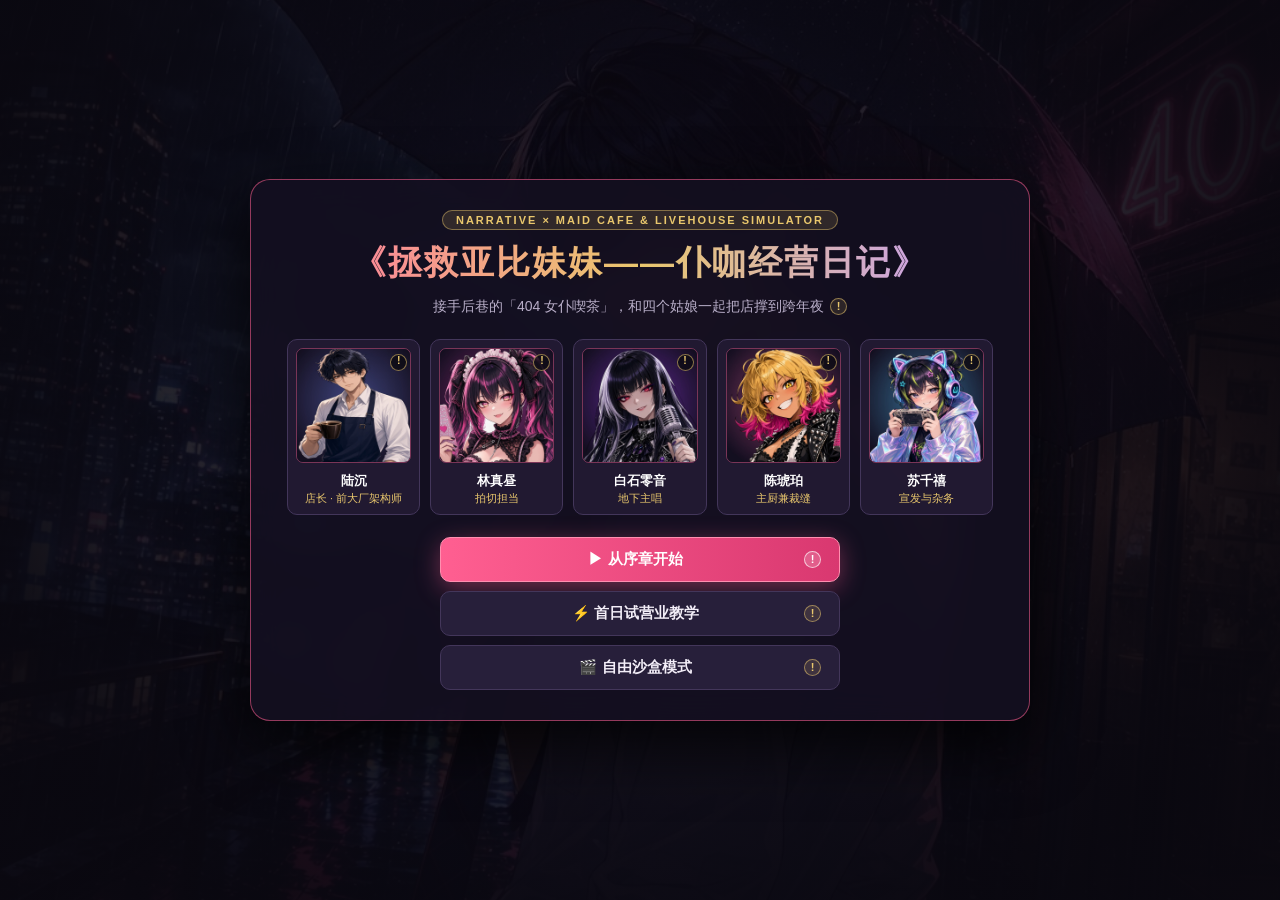
==== commit 6f361b94: "Deploy 《拯救亚比妹妹——仆咖经营日记》 playable web game" ====
--- a/index.html
+++ b/index.html
@@ -6,67 +6,67 @@
   <meta http-equiv="Cache-Control" content="no-cache, no-store, must-revalidate">
   <meta http-equiv="Pragma" content="no-cache">
   <meta http-equiv="Expires" content="0">
-  <title>拯救亚比妹妹——仆咖经营日记（HD-2D 精致箱庭版）</title>
-  <link rel="stylesheet" href="game_style.css?v=v1795768102">
+  <title>拯救亚比妹妹——仆咖经营日记</title>
+  <link rel="stylesheet" href="game_style.css?v=v1795768965">
 </head>
 <body>
   <!-- ==================== TITLE SCREEN OVERLAY ==================== -->
   <div id="title-screen" class="title-screen">
-    <img class="title-bg" src="game_assets/cg_prologue_alley_404.jpg?v=v1795768102" alt="404女仆喫茶雨夜门头">
+    <img class="title-bg" src="game_assets/cg_prologue_alley_404.jpg?v=v1795768965" alt="404女仆喫茶雨夜门头">
     <div class="title-vignette"></div>
     <div class="title-card">
       <span class="title-kicker">NARRATIVE × MAID CAFE &amp; LIVEHOUSE SIMULATOR</span>
       <h1>《拯救亚比妹妹——仆咖经营日记》</h1>
       <p class="title-sub">
-        <span>接手后巷「404 女仆喫茶」，与 4 位亚比女孩共赴 90 天跨年千人 Live 赌约</span>
-        <span class="info-tip" data-tip-title="故事背景" data-tip="从大厂裸辞的 P8 架构师陆沉，带着全部积蓄盘下濒临清退的「404 女仆喫茶 & 地下舞台」，与四个满身是刺却各有绝技的亚比女孩签下 90 天生死赌约——不是把她们改造成乖乖女，而是建起一座接住她们的庇护所。">!</span>
+        <span>接手后巷的「404 女仆喫茶」，和四个姑娘一起把店撑到跨年夜</span>
+        <span class="info-tip" data-tip-title="故事背景" data-tip="三十岁的陆沉从大厂裸辞，盘下了后巷里快要被清退的「404 女仆喫茶 & 地下舞台」。为了保住这间店，他跟四个各有脾气的店员定下九十天之约：按时交齐房租，并在跨年夜办成一场千人原创演出。">!</span>
       </p>
 
       <div class="title-cast">
         <div class="title-cast-item">
-          <span class="info-tip" data-tip-title="陆沉 · 店长" data-tip="前大厂 P8 架构师，看透 KPI 虚无裸辞梭哈，外稳内疯，用最温和的笑干最狠的护短。">!</span>
-          <img src="game_assets/char_luchen_base.jpg?v=v1795768102" alt="陆沉">
+          <span class="info-tip" data-tip-title="陆沉 · 店长" data-tip="前互联网架构师，三十岁裸辞，把积蓄全押在这间后巷旧店上。平时话不多，遇事能扛。">!</span>
+          <img src="game_assets/char_luchen_base.jpg?v=v1795768965" alt="陆沉">
           <b>陆沉</b>
-          <span>店长 · 前大厂P8</span>
-        </div>
-        <div class="title-cast-item">
-          <span class="info-tip" data-tip-title="林真昼 · NO.01" data-tip="前省重点理科尖子生，2F 拍切销冠。心算极快但极怕被扣分与抛弃，精神压力易飙升。">!</span>
-          <img src="game_assets/char_mahiru_base.jpg?v=v1795768102" alt="林真昼">
+          <span>店长 · 前大厂架构师</span>
+        </div>
+        <div class="title-cast-item">
+          <span class="info-tip" data-tip-title="林真昼 · NO.01" data-tip="原本是省重点的理科尖子生，2F 拍切担当。心算很快，嘴硬又极怕出错被赶走。">!</span>
+          <img src="game_assets/char_mahiru_base.jpg?v=v1795768965" alt="林真昼">
           <b>林真昼</b>
-          <span>地雷系 · 拍切销冠</span>
-        </div>
-        <div class="title-cast-item">
-          <span class="info-tip" data-tip-title="白石零音 · NO.02" data-tip="B1 舞台视觉系暴君主唱（唱跳 92），台下却是 500 度近视的厨房杀手（美食 18）。">!</span>
-          <img src="game_assets/char_reine_base.jpg?v=v1795768102" alt="白石零音">
+          <span>拍切担当</span>
+        </div>
+        <div class="title-cast-item">
+          <span class="info-tip" data-tip-title="白石零音 · NO.02" data-tip="B1 舞台的视觉系主唱，唱功很硬；台下戴五百度近视眼镜，进厨房必翻车。">!</span>
+          <img src="game_assets/char_reine_base.jpg?v=v1795768965" alt="白石零音">
           <b>白石零音</b>
-          <span>视觉系 · 地下主唱</span>
-        </div>
-        <div class="title-cast-item">
-          <span class="info-tip" data-tip-title="陈琥珀 · NO.03" data-tip="金粉狼尾辣妹大厨兼高定裁缝，全店最懂柴米油盐的护短大姐头，从不喊累。">!</span>
-          <img src="game_assets/char_kohaku_base.jpg?v=v1795768102" alt="陈琥珀">
+          <span>地下主唱</span>
+        </div>
+        <div class="title-cast-item">
+          <span class="info-tip" data-tip-title="陈琥珀 · NO.03" data-tip="后厨和缝纫机一把抓，每天下午还要去医院给外婆送饭，习惯替别人兜底。">!</span>
+          <img src="game_assets/char_kohaku_base.jpg?v=v1795768965" alt="陈琥珀">
           <b>陈琥珀</b>
-          <span>辣妹 · 主厨裁缝</span>
-        </div>
-        <div class="title-cast-item">
-          <span class="info-tip" data-tip-title="苏千禧 · NO.04" data-tip="躲在吧台隐私帘后的天才原画师与黑客，线下重度社恐，线上社媒梗图无敌（社媒 95）。">!</span>
-          <img src="game_assets/char_millie_base.jpg?v=v1795768102" alt="苏千禧">
+          <span>主厨兼裁缝</span>
+        </div>
+        <div class="title-cast-item">
+          <span class="info-tip" data-tip-title="苏千禧 · NO.04" data-tip="常年缩在吧台最里头的帘子后，线下怕生，但画图、剪片和玩梗很有一套。">!</span>
+          <img src="game_assets/char_millie_base.jpg?v=v1795768965" alt="苏千禧">
           <b>苏千禧</b>
-          <span>Y2K · 赛博黑客</span>
+          <span>宣发与杂务</span>
         </div>
       </div>
 
       <div class="title-actions">
         <button class="title-btn primary" onclick="startGameMode('prologue')">
           <span class="title-btn-label">▶ 从序章开始</span>
-          <span class="info-tip" onclick="event.stopPropagation()" data-tip-title="完整体验（推荐）" data-tip="包含完整雨夜接店序章剧情、四女主初遇、人物档案解锁，随后自动进入首日 6 步教学。">!</span>
+          <span class="info-tip" onclick="event.stopPropagation()" data-tip-title="完整体验（推荐）" data-tip="从雨夜接店和初遇四位店员看起，读完自动进入首日 6 步经营教学。">!</span>
         </button>
         <button class="title-btn" onclick="startGameMode('tutorial')">
           <span class="title-btn-label">⚡ 首日试营业教学</span>
-          <span class="info-tip" onclick="event.stopPropagation()" data-tip-title="快速上手" data-tip="跳过序章长剧情，直接进入第 1 天 3D 店铺实况与 6 步互动经营教学。">!</span>
+          <span class="info-tip" onclick="event.stopPropagation()" data-tip-title="快速上手" data-tip="跳过序章剧情，直接从第 1 天 3D 店铺实况和 6 步经营引导开始。">!</span>
         </button>
         <button class="title-btn" onclick="startGameMode('sandbox')">
           <span class="title-btn-label">🎬 自由沙盒模式</span>
-          <span class="info-tip" onclick="event.stopPropagation()" data-tip-title="无引导自由游玩" data-tip="关闭新手引导，随时通过右侧【章节】面板直达五幕主线高潮与 4 位女主 True End。">!</span>
+          <span class="info-tip" onclick="event.stopPropagation()" data-tip-title="无引导自由游玩" data-tip="关闭新手引导，随时通过右侧【章节】面板跳到任意关键日期或个人结局。">!</span>
         </button>
       </div>
     </div>
@@ -79,44 +79,44 @@
         <h2>📘 玩法速览</h2>
         <button class="hud-btn" onclick="toggleGuideModal(false)">关闭 ✕</button>
       </div>
-      <p style="font-size:12.5px;color:#b8aec8;line-height:1.5">
-        <b>80% 群像剧情 + 20% 轻量化四时段经营</b>。鼠标悬停界面上的 <span class="info-tip" style="vertical-align:middle">!</span> 图标随时查看各项数值与详情。
+      <p style="font-size:13.5px;color:#b8aec8;line-height:1.6">
+        <b>群像剧情 + 轻量化四时段经营</b>。鼠标移到界面上的 <span class="info-tip" style="vertical-align:middle">!</span> 图标可以随时查看各项规则与数值说明。
       </p>
       <div class="guide-grid">
         <div class="guide-item">
-          <b>0. 反 007 排班</b>
-          <p>
-            • <b>🔵 疲劳</b>：干活/唱跳累积<br>
-            • <b>🌸 压力</b>：拍切营业内耗累积<br>
-            • <b>★ 休假</b>：设为休假，当天双状态 <b>100% 清零</b>
-          </p>
-        </div>
-        <div class="guide-item">
-          <b>①~③ 每日营业闭环</b>
-          <p>
-            • <b>① 上午</b>：晨间训练涨四维 + 双人小剧场<br>
-            • <b>② 下午</b>：1F 点餐稳赚 / 2F 拍切暴利涨压<br>
-            • <b>③ 晚上</b>：B1 舞台赚票房、涨粉、吼走压力
-          </p>
-        </div>
-        <div class="guide-item">
-          <b>④ 夜生活 &amp; 微信减压</b>
-          <p>
-            • <b>社媒宣发</b>：次日客流收益 <b>+35%~45%</b><br>
-            • <b>★ 留店剧情</b>：解开心结，压力清零 + 解锁 CG<br>
-            • <b>💬 微信回复</b>：回复秒撤回消息，<b>-35% 压力</b>
-          </p>
-        </div>
-        <div class="guide-item">
-          <b>★ 特殊企划日</b>
-          <p>
-            • 生诞祭 / 模考日 / 万圣节 / 台风夜会刷出 <b>金色 ★ 选项</b><br>
-            • 收益翻倍，并解锁专属全屏 CG 与高潮剧情
+          <b>0. 早会排班</b>
+          <p>
+            • <b>🔵 疲劳</b>：干活与演出累积<br>
+            • <b>🌸 压力</b>：拍切营业累积<br>
+            • <b>★ 休假</b>：排休当天，疲劳与压力<b>全部清零</b>
+          </p>
+        </div>
+        <div class="guide-item">
+          <b>①～③ 每日营业</b>
+          <p>
+            • <b>① 上午</b>：开门前练能力 + 搭档日常<br>
+            • <b>② 下午</b>：1F 餐食稳赚 / 2F 拍切高收益但攒压力<br>
+            • <b>③ 晚上</b>：B1 演出赚票房、涨粉，全员场还能减压
+          </p>
+        </div>
+        <div class="guide-item">
+          <b>④ 打烊后 &amp; 睡前手机</b>
+          <p>
+            • <b>社媒宣发</b>：次日客流收益 <b>+35%～45%</b><br>
+            • <b>★ 留店剧情</b>：独处谈心，压力清零并解锁 CG<br>
+            • <b>💬 微信回复</b>：回复撤回的消息，<b>-35% 压力</b>
+          </p>
+        </div>
+        <div class="guide-item">
+          <b>★ 特殊日程</b>
+          <p>
+            • 模考日 / 生日 / 万圣节 / 台风夜会刷出 <b>金色 ★ 选项</b><br>
+            • 收益更高，同时解锁对应的全屏 CG 与主线剧情
           </p>
         </div>
       </div>
       <div style="text-align:right;margin-top:10px">
-        <button class="title-btn primary" style="padding:8px 22px;font-size:13px;display:inline-flex" onclick="toggleGuideModal(false)">
+        <button class="title-btn primary" style="padding:8px 22px;font-size:13.5px;display:inline-flex" onclick="toggleGuideModal(false)">
           知道了
         </button>
       </div>
@@ -136,10 +136,9 @@
         <div class="stat-chip">资金 <b id="hud-money">¥4,500</b></div>
         <div class="stat-chip rent">
           房租 <b id="hud-rent">¥12,000</b>
-          <span class="info-tip" data-tip-title="阶段房租目标" data-tip="按阶段累计营收目标，可通过下午 2F 拍切与晚上 B1 舞台快速达标；下班发社媒可给次日加 +35%~45% 收益倍率。">!</span>
+          <span class="info-tip" data-tip-title="阶段房租目标" data-tip="按阶段累计营收目标，可通过下午 2F 拍切和晚上 B1 演出攒钱；打烊后发宣发动态能给次日加 35%～45% 收益。">!</span>
         </div>
         <div class="stat-chip">粉丝 <b id="hud-fans">320</b></div>
-        <button id="hud-voice-btn" class="hud-btn guide" onclick="toggleVoiceMute()">🔊 配音</button>
         <button class="hud-btn guide" onclick="toggleGuideModal(true)">📘 玩法</button>
         <button class="hud-btn" onclick="switchSideTab('chapters')">🎬 章节</button>
         <button class="hud-btn" onclick="nextDay()">次日 ⏭</button>
@@ -150,13 +149,13 @@
     <main class="workspace">
       <!-- Left Galgame & CG Visual Stage -->
       <section class="stage-wrap" onclick="onStageClick(event)">
-        <img id="stage-bg" class="stage-bg" src="game_assets/bg_1f_maid_cafe.jpg?v=v1795768102" alt="场景背景">
+        <img id="stage-bg" class="stage-bg" src="game_assets/bg_1f_maid_cafe.jpg?v=v1795768965" alt="场景背景">
         <div id="sprite-layer" class="sprite-layer"></div>
         <img id="stage-cg" class="stage-cg" src="" alt="剧情CG">
 
         <div class="stage-loc">
-          <b id="loc-title">序章 · 后巷 404</b>
-          <span id="loc-sub">10/06 · 暴雨夜</span>
+          <b id="loc-title">序章 · 404 后巷</b>
+          <span id="loc-sub">10/06 · 夜雨</span>
         </div>
         <div class="l2d-badge">
           <button id="btn-view-3d" class="view-switch-btn" onclick="switchStageView('3d', event)">
@@ -176,10 +175,6 @@
             <div class="gal-header">
               <div class="gal-header-left">
                 <span class="gal-speaker" id="gal-speaker">旁白</span>
-                <button id="gal-voice-btn" class="gal-voice-btn" onclick="replayCurrentVoice(event)" title="重播配音">
-                  <span class="voice-bars"><i></i><i></i><i></i></span>
-                  <span id="gal-voice-label">配音中</span>
-                </button>
               </div>
               <span class="gal-tag" id="gal-tag"></span>
             </div>
@@ -207,13 +202,13 @@
   <!-- Global Floating Tooltip for (!) Info Icons -->
   <div id="global-tooltip"></div>
 
-  <script src="game_data.js?v=v1795768102"></script>
-  <script src="game_story.js?v=v1795768102"></script>
-  <script src="three.min.js?v=v1795768102"></script>
-  <script src="chibi_textures.js?v=v1795768102"></script>
-  <script src="cafe_sim_3d.js?v=v1795768102"></script>
-  <script src="live2d_textures.js?v=v1795768102"></script>
-  <script src="live2d_stage.js?v=v1795768102"></script>
-  <script src="game_engine.js?v=v1795768102"></script>
+  <script src="game_data.js?v=v1795768965"></script>
+  <script src="game_story.js?v=v1795768965"></script>
+  <script src="three.min.js?v=v1795768965"></script>
+  <script src="chibi_textures.js?v=v1795768965"></script>
+  <script src="cafe_sim_3d.js?v=v1795768965"></script>
+  <script src="live2d_textures.js?v=v1795768965"></script>
+  <script src="live2d_stage.js?v=v1795768965"></script>
+  <script src="game_engine.js?v=v1795768965"></script>
 </body>
 </html>
